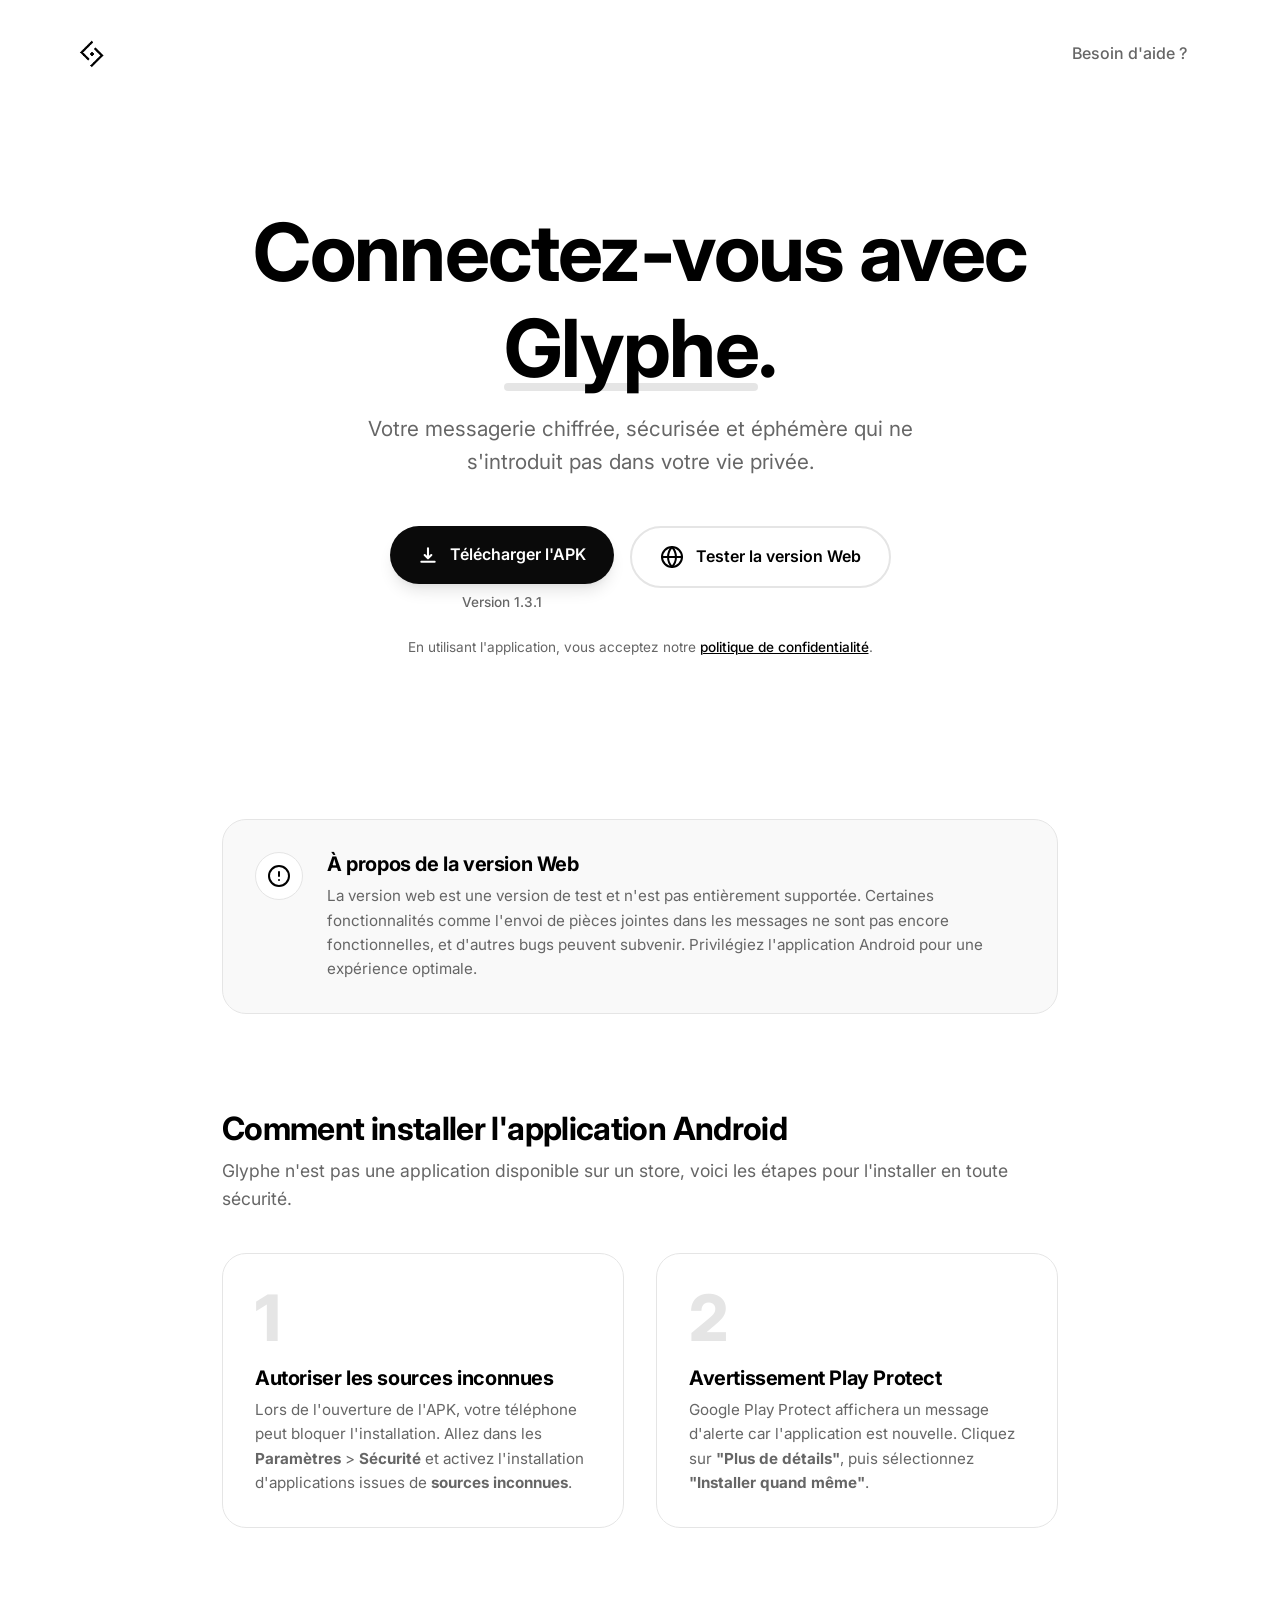
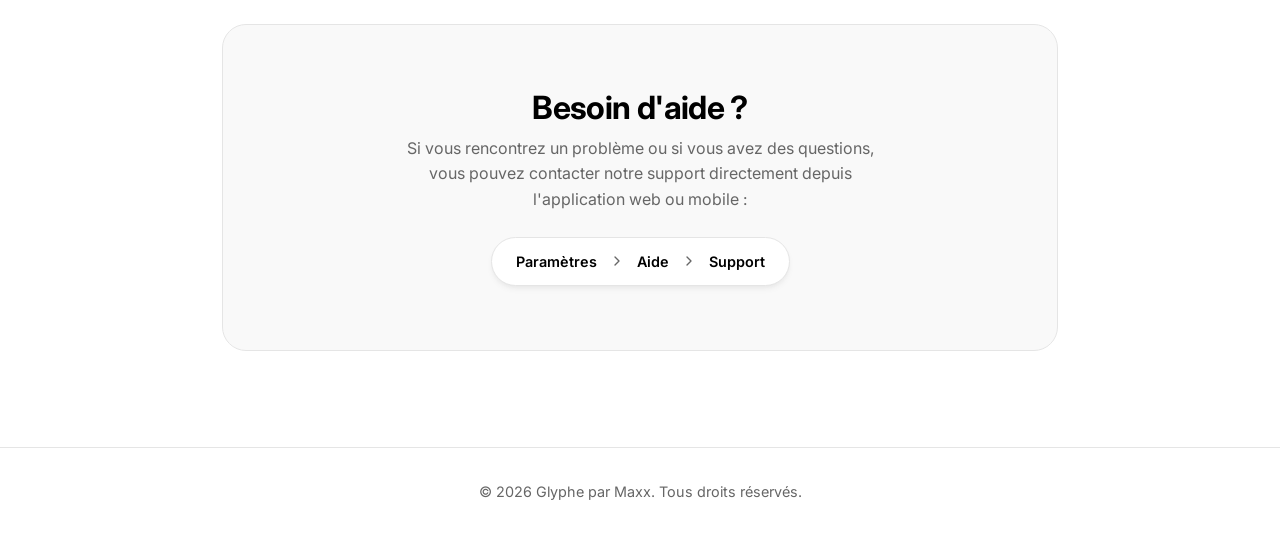
==== index.html @ c6af5021 "update label version" ====
<!DOCTYPE html>
<html lang="fr">
<head>
    <meta charset="UTF-8">
    <meta name="viewport" content="width=device-width, initial-scale=1.0">
    <title>Glyphe - Page d'accueil</title>
    
    <!-- Google Fonts: Inter -->
    <link rel="preconnect" href="https://fonts.googleapis.com">
    <link rel="preconnect" href="https://fonts.gstatic.com" crossorigin>
    <link href="https://fonts.googleapis.com/css2?family=Inter:wght@400;500;600;700;800&display=swap" rel="stylesheet">
    
    <link rel="stylesheet" href="style.css">
</head>
<body>

    <nav class="navbar">
        <div class="logo">
            <a href="index.html">
                <img src="assets/glyphe-black-splash.png" alt="Glyphe Logo" class="logo-img">
            </a>
        </div>
        <a href="#support" class="nav-link">Besoin d'aide ?</a>
    </nav>

    <main class="container">
        
        <!-- Hero Section -->
        <section class="hero fade-in">
            <h1 class="hero-title">Connectez-vous avec <span class="highlight">Glyphe</span>.</h1>
            <p class="hero-subtitle">Votre messagerie chiffrée, sécurisée et éphémère qui ne s'introduit pas dans votre vie privée.</p>
            
            <div class="button-group">
                <div class="download-wrapper">
                    <a href="glyphe.apk" download="glyphe.apk" id="download-btn" class="btn btn-primary">
                        <svg viewBox="0 0 24 24" width="20" height="20" stroke="currentColor" stroke-width="2.5" fill="none" stroke-linecap="round" stroke-linejoin="round" class="icon">
                            <path d="M12 4v12m0 0l-4-4m4 4l4-4"/><line x1="4" y1="20" x2="20" y2="20"/>
                        </svg>
                        Télécharger l'APK
                    </a>
                    <span class="version-label">Version 1.3.1</span>
                </div>
                
                <a href="https://maxx-bl.github.io/Asiimov/" target="_blank" class="btn btn-secondary">
                    <svg viewBox="0 0 24 24" width="24" height="24" stroke="currentColor" stroke-width="2" fill="none" stroke-linecap="round" stroke-linejoin="round" class="icon"><circle cx="12" cy="12" r="10"></circle><line x1="2" y1="12" x2="22" y2="12"></line><path d="M12 2a15.3 15.3 0 0 1 4 10 15.3 15.3 0 0 1-4 10 15.3 15.3 0 0 1-4-10 15.3 15.3 0 0 1 4-10z"></path></svg>
                    Tester la version Web
                </a>
            </div>
            
            <p class="privacy-notice">
                En utilisant l'application, vous acceptez notre <a href="privacy.html" class="privacy-link">politique de confidentialité</a>.
            </p>
        </section>

        <!-- Web Version Warning -->
        <section class="info-card warning slide-up">
            <div class="card-icon">
                <svg viewBox="0 0 24 24" width="24" height="24" stroke="currentColor" stroke-width="2" fill="none" stroke-linecap="round" stroke-linejoin="round"><circle cx="12" cy="12" r="10"></circle><line x1="12" y1="8" x2="12" y2="12"></line><line x1="12" y1="16" x2="12.01" y2="16"></line></svg>
            </div>
            <div class="card-content">
                <h3>À propos de la version Web</h3>
                <p>La version web est une version de test et n'est pas entièrement supportée. Certaines fonctionnalités comme l'envoi de pièces jointes dans les messages ne sont pas encore fonctionnelles, et d'autres bugs peuvent subvenir. Privilégiez l'application Android pour une expérience optimale.</p>
            </div>
        </section>

        <!-- Installation Guide -->
        <section id="installation-guide" class="installation-guide slide-up">
            <h2 class="section-title">Comment installer l'application Android</h2>
            <p class="section-desc">Glyphe n'est pas une application disponible sur un store, voici les étapes pour l'installer en toute sécurité.</p>
            
            <div class="steps-grid">
                <div class="step-card">
                    <div class="step-number">1</div>
                    <div class="step-info">
                        <h4>Autoriser les sources inconnues</h4>
                        <p>Lors de l'ouverture de l'APK, votre téléphone peut bloquer l'installation. Allez dans les <strong>Paramètres</strong> > <strong>Sécurité</strong> et activez l'installation d'applications issues de <strong>sources inconnues</strong>.</p>
                    </div>
                </div>
                
                <div class="step-card">
                    <div class="step-number">2</div>
                    <div class="step-info">
                        <h4>Avertissement Play Protect</h4>
                        <p>Google Play Protect affichera un message d'alerte car l'application est nouvelle. Cliquez sur <strong>"Plus de détails"</strong>, puis sélectionnez <strong>"Installer quand même"</strong>.</p>
                    </div>
                </div>
            </div>
        </section>

        <!-- Support Section -->
        <section id="support" class="support slide-up">
            <h2 class="section-title">Besoin d'aide ?</h2>
            <div class="support-content">
                <p>Si vous rencontrez un problème ou si vous avez des questions, vous pouvez contacter notre support directement depuis l'application web ou mobile :</p>
                <div class="path-badge">
                    <span>Paramètres</span>
                    <svg viewBox="0 0 24 24" width="16" height="16" stroke="currentColor" stroke-width="2" fill="none" stroke-linecap="round" stroke-linejoin="round"><polyline points="9 18 15 12 9 6"></polyline></svg>
                    <span>Aide</span>
                    <svg viewBox="0 0 24 24" width="16" height="16" stroke="currentColor" stroke-width="2" fill="none" stroke-linecap="round" stroke-linejoin="round"><polyline points="9 18 15 12 9 6"></polyline></svg>
                    <span>Support</span>
                </div>
            </div>
        </section>

    </main>

    <footer>
        <p>&copy; 2026 Glyphe par Maxx. Tous droits réservés. </p>
    </footer>

    <script src="script.js"></script>
</body>
</html>
---- style.css ----
:root {
    /* Colors - Pure Minimalist Black & White */
    --bg-color: #ffffff;
    --text-primary: #000000;
    --text-secondary: #666666;
    --accent-bg: #0a0a0a;
    --accent-text: #ffffff;
    --border-color: #e5e5e5;
    --card-bg: #f9f9f9;
    --hover-bg: #1a1a1a;
    
    /* Typography */
    --font-family: 'Inter', sans-serif;
    
    /* Layout */
    --radius-sm: 8px;
    --radius-md: 16px;
    --radius-lg: 24px;
    --radius-pill: 9999px;
    
    /* Shadows */
    --shadow-sm: 0 4px 6px -1px rgba(0, 0, 0, 0.05), 0 2px 4px -1px rgba(0, 0, 0, 0.03);
    --shadow-md: 0 10px 15px -3px rgba(0, 0, 0, 0.1), 0 4px 6px -2px rgba(0, 0, 0, 0.05);
    --shadow-lg: 0 20px 25px -5px rgba(0, 0, 0, 0.1), 0 10px 10px -5px rgba(0, 0, 0, 0.04);
}



* {
    margin: 0;
    padding: 0;
    box-sizing: border-box;
}

body {
    font-family: var(--font-family);
    background-color: var(--bg-color);
    color: var(--text-primary);
    line-height: 1.6;
    -webkit-font-smoothing: antialiased;
    overflow-x: hidden;
}

/* Scrollbar minimalist */
::-webkit-scrollbar {
    width: 8px;
}
::-webkit-scrollbar-track {
    background: var(--bg-color);
}
::-webkit-scrollbar-thumb {
    background: var(--border-color);
    border-radius: var(--radius-pill);
}

/* Typography Utilities */
h1, h2, h3, h4 {
    font-weight: 700;
    letter-spacing: -0.02em;
    line-height: 1.2;
}

a {
    color: inherit;
    text-decoration: none;
}

/* Container */
.container {
    max-width: 900px;
    margin: 0 auto;
    padding: 0 2rem;
}

/* Navbar */
.navbar {
    display: flex;
    justify-content: space-between;
    align-items: center;
    padding: 2rem;
    max-width: 1200px;
    margin: 0 auto;
}

.logo {
    display: flex;
    align-items: center;
}

.logo-img {
    height: 40px;
    width: auto;
    display: block;
}

.nav-link {
    font-weight: 500;
    color: var(--text-secondary);
    padding: 0.5rem 1.25rem;
    border: 1px solid transparent;
    border-radius: var(--radius-pill);
    transition: all 0.3s ease;
}

.nav-link:hover {
    color: var(--text-primary);
    border-color: var(--border-color);
    background-color: var(--card-bg);
}

/* Hero Section */
.hero {
    padding: 6rem 0 4rem;
    text-align: center;
    display: flex;
    flex-direction: column;
    align-items: center;
}

.hero-title {
    font-size: clamp(3rem, 8vw, 5rem);
    margin-bottom: 1rem;
}

.highlight {
    position: relative;
    display: inline-block;
}

.highlight::after {
    content: '';
    position: absolute;
    bottom: 5px;
    left: 0;
    width: 100%;
    height: 8px;
    background-color: var(--text-primary);
    opacity: 0.1;
    border-radius: 4px;
    z-index: -1;
}

.hero-subtitle {
    font-size: clamp(1.1rem, 3vw, 1.3rem);
    color: var(--text-secondary);
    max-width: 600px;
    margin-bottom: 3rem;
}

/* Buttons */
.button-group {
    display: flex;
    gap: 1rem;
    flex-wrap: wrap;
    justify-content: center;
    align-items: flex-start;
}

.download-wrapper {
    display: flex;
    flex-direction: column;
    align-items: center;
    gap: 0.5rem;
}

.version-label {
    font-size: 0.85rem;
    color: var(--text-secondary);
    font-weight: 500;
}

.privacy-notice {
    margin-top: 1.5rem;
    font-size: 0.85rem;
    color: var(--text-secondary);
}

.privacy-link {
    color: var(--text-primary);
    text-decoration: underline;
    font-weight: 500;
    transition: color 0.3s ease;
}

.privacy-link:hover {
    color: var(--text-secondary);
    text-decoration: none;
}

.btn {
    display: inline-flex;
    align-items: center;
    justify-content: center;
    gap: 0.75rem;
    padding: 1rem 1.75rem;
    border-radius: var(--radius-pill);
    font-weight: 600;
    font-size: 1rem;
    transition: all 0.3s cubic-bezier(0.25, 0.8, 0.25, 1);
    cursor: pointer;
    border: none;
    outline: none;
}

.btn-primary {
    background-color: var(--accent-bg);
    color: var(--accent-text);
    box-shadow: var(--shadow-md);
}

.btn-primary:hover {
    transform: translateY(-3px) scale(1.02);
    box-shadow: var(--shadow-lg);
    background-color: var(--hover-bg);
}

.btn-primary:active {
    transform: translateY(0) scale(0.98);
}

.btn-secondary {
    background-color: transparent;
    color: var(--text-primary);
    border: 2px solid var(--border-color);
}

.btn-secondary:hover {
    border-color: var(--text-primary);
    transform: translateY(-3px);
}

.icon {
    flex-shrink: 0;
}

/* Shared Section Styles */
section {
    margin-bottom: 6rem;
}

.section-title {
    font-size: 2rem;
    margin-bottom: 0.5rem;
}

.section-desc {
    color: var(--text-secondary);
    margin-bottom: 2.5rem;
    font-size: 1.1rem;
}

/* Cards */
.info-card {
    background-color: var(--card-bg);
    border-radius: var(--radius-lg);
    padding: 2rem;
    display: flex;
    gap: 1.5rem;
    align-items: flex-start;
    border: 1px solid var(--border-color);
    transition: transform 0.3s ease, box-shadow 0.3s ease;
}

.info-card:hover {
    transform: translateY(-5px);
    box-shadow: var(--shadow-sm);
}

.card-icon {
    background-color: var(--bg-color);
    width: 48px;
    height: 48px;
    border-radius: var(--radius-pill);
    display: flex;
    align-items: center;
    justify-content: center;
    flex-shrink: 0;
    border: 1px solid var(--border-color);
}

.card-content h3 {
    margin-bottom: 0.5rem;
    font-size: 1.25rem;
}

.card-content p {
    color: var(--text-secondary);
    font-size: 0.95rem;
}

/* Steps Grid */
.steps-grid {
    display: grid;
    grid-template-columns: repeat(auto-fit, minmax(300px, 1fr));
    gap: 2rem;
}

.step-card {
    background-color: var(--bg-color);
    border: 1px solid var(--border-color);
    border-radius: var(--radius-lg);
    padding: 2rem;
    position: relative;
    transition: all 0.3s ease;
    overflow: hidden;
}

.step-card:hover {
    border-color: var(--text-primary);
    box-shadow: var(--shadow-md);
    transform: translateY(-5px);
}

.step-number {
    font-size: 4rem;
    font-weight: 800;
    color: var(--border-color);
    line-height: 1;
    margin-bottom: 1rem;
    transition: color 0.3s ease;
}

.step-card:hover .step-number {
    color: var(--text-primary);
}

.step-info h4 {
    font-size: 1.25rem;
    margin-bottom: 0.5rem;
}

.step-info p {
    color: var(--text-secondary);
    font-size: 0.95rem;
}

/* Support Badge */
.support {
    text-align: center;
    background-color: var(--card-bg);
    padding: 4rem 2rem;
    border-radius: var(--radius-lg);
    border: 1px solid var(--border-color);
}

.support-content {
    display: flex;
    flex-direction: column;
    align-items: center;
    gap: 1.5rem;
}

.support-content p {
    color: var(--text-secondary);
    max-width: 500px;
    margin: 0 auto;
}

.path-badge {
    display: inline-flex;
    align-items: center;
    gap: 0.75rem;
    background-color: var(--bg-color);
    padding: 0.75rem 1.5rem;
    border-radius: var(--radius-pill);
    border: 1px solid var(--border-color);
    font-weight: 600;
    font-size: 0.9rem;
    box-shadow: var(--shadow-sm);
}

.path-badge span {
    color: var(--text-primary);
}

.path-badge svg {
    color: var(--text-secondary);
}

/* Footer */
footer {
    text-align: center;
    padding: 2rem;
    color: var(--text-secondary);
    font-size: 0.9rem;
    border-top: 1px solid var(--border-color);
}

/* Animations */
.fade-in {
    opacity: 0;
    animation: fadeIn 1s cubic-bezier(0.25, 0.8, 0.25, 1) forwards;
}

.slide-up {
    opacity: 0;
    transform: translateY(30px);
    animation: slideUp 0.8s cubic-bezier(0.25, 0.8, 0.25, 1) forwards;
}

/* Stagger animations */
.hero { animation-delay: 0.1s; }
.warning { animation-delay: 0.3s; }
.installation-guide { animation-delay: 0.5s; }
.support { animation-delay: 0.7s; }

@keyframes fadeIn {
    to { opacity: 1; }
}

@keyframes slideUp {
    to {
        opacity: 1;
        transform: translateY(0);
    }
}

/* Responsive */
@media (max-width: 600px) {
    .button-group {
        flex-direction: column;
        width: 100%;
        align-items: stretch;
    }
    
    .download-wrapper {
        width: 100%;
        align-items: stretch;
    }
    
    .version-label {
        text-align: center;
    }
    
    .btn {
        width: 100%;
        display: flex;
    }
    
    .info-card {
        flex-direction: column;
        align-items: center;
        text-align: center;
    }
    
    .path-badge {
        flex-direction: column;
        gap: 0.5rem;
        padding: 1rem;
        border-radius: var(--radius-md);
    }
    
    .path-badge svg {
        transform: rotate(90deg);
    }
}
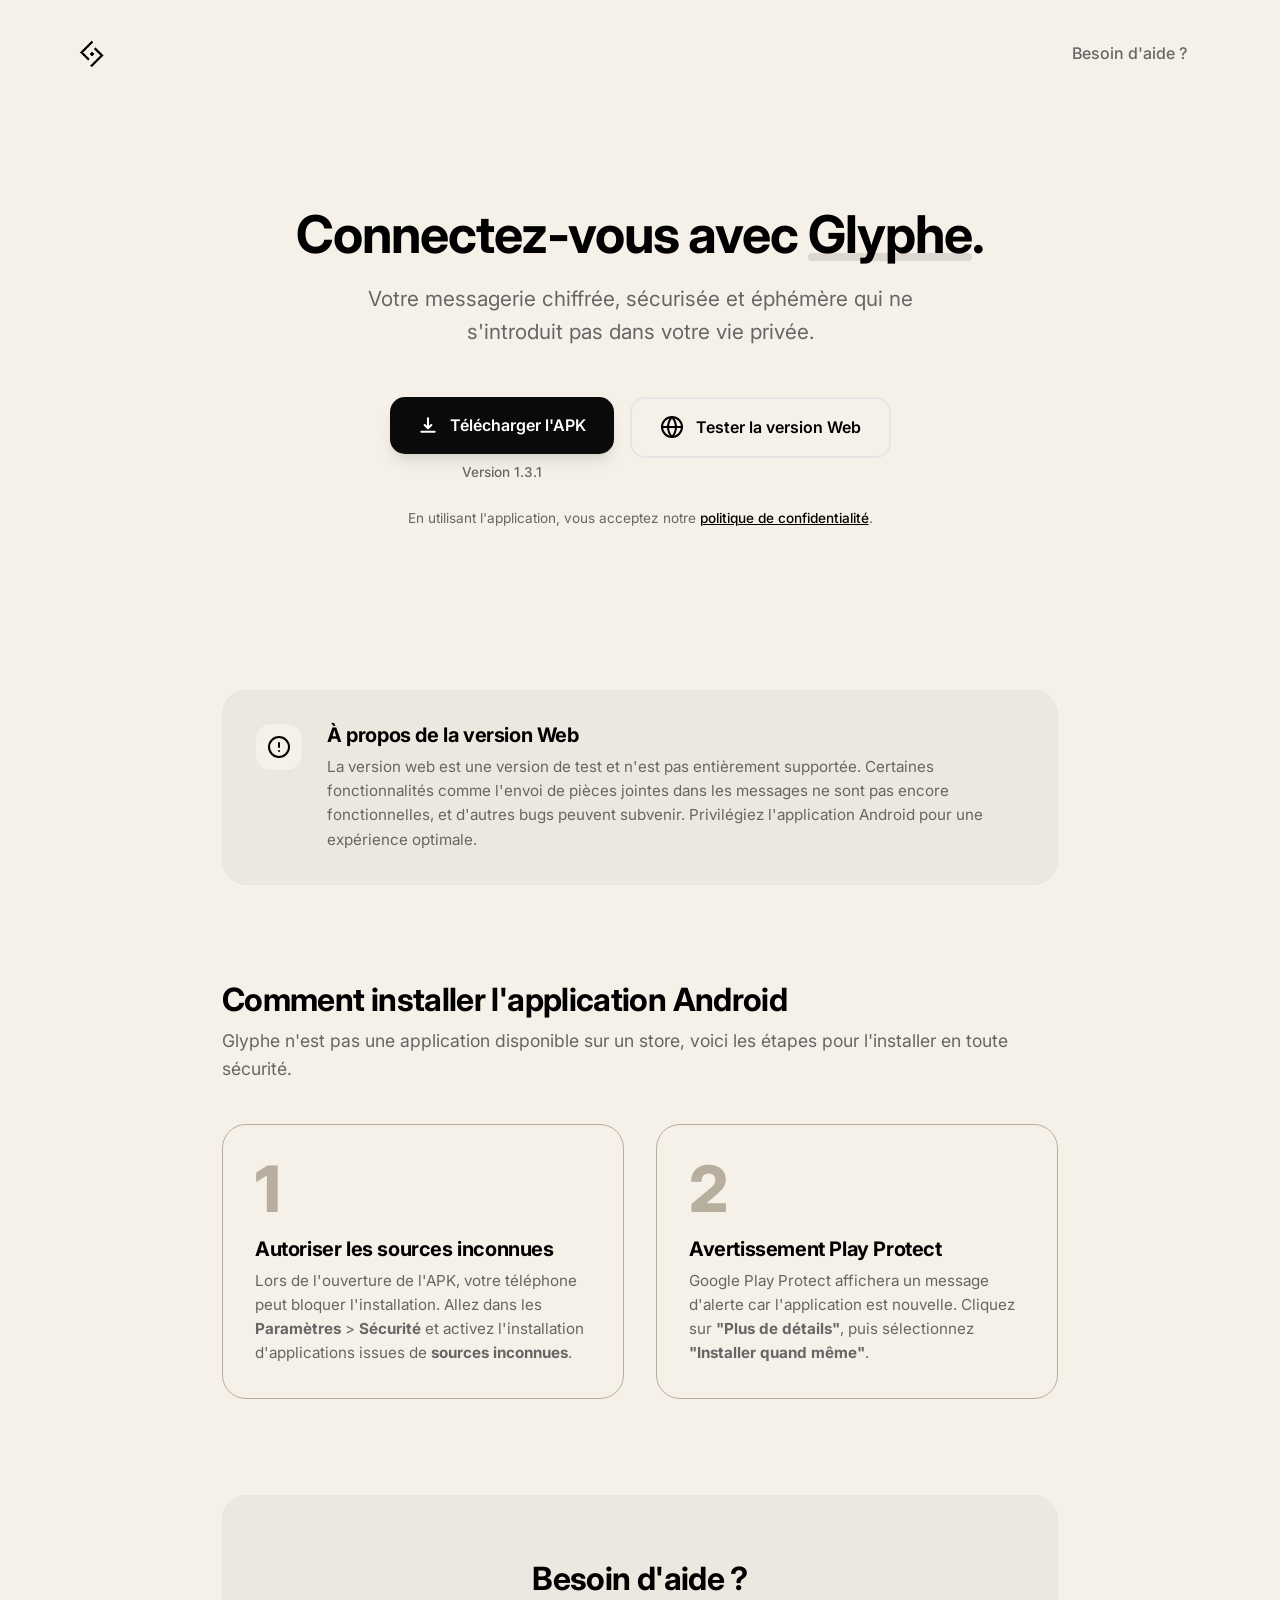
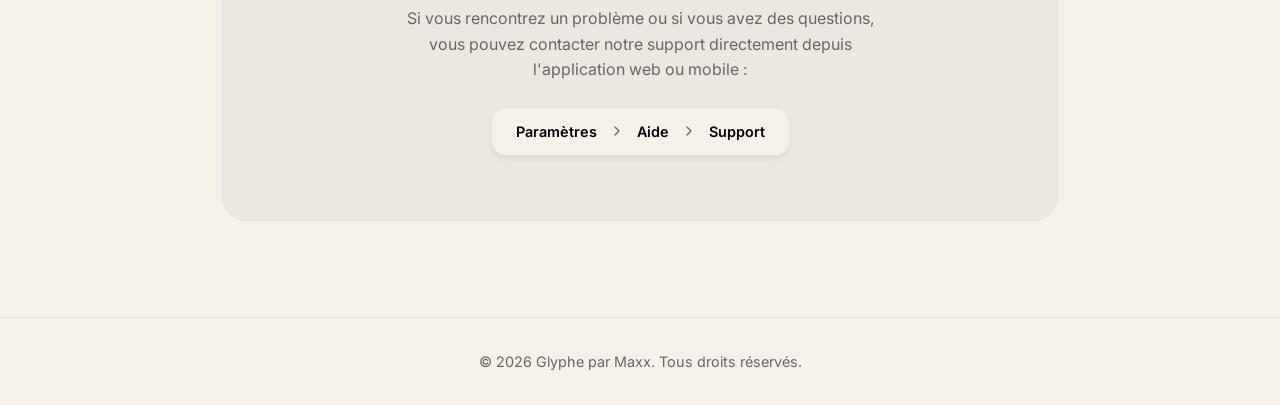
==== commit 83ebadf1: "update titles" ====
--- a/index.html
+++ b/index.html
@@ -3,7 +3,7 @@
 <head>
     <meta charset="UTF-8">
     <meta name="viewport" content="width=device-width, initial-scale=1.0">
-    <title>Glyphe - Page d'accueil</title>
+    <title>Glyphe - Accueil</title>
     
     <!-- Google Fonts: Inter -->
     <link rel="preconnect" href="https://fonts.googleapis.com">
@@ -41,7 +41,7 @@
                     <span class="version-label">Version 1.3.1</span>
                 </div>
                 
-                <a href="https://maxx-bl.github.io/Asiimov/" target="_blank" class="btn btn-secondary">
+                <a href="https://glyphe-app.synae.dev/" target="_blank" class="btn btn-secondary">
                     <svg viewBox="0 0 24 24" width="24" height="24" stroke="currentColor" stroke-width="2" fill="none" stroke-linecap="round" stroke-linejoin="round" class="icon"><circle cx="12" cy="12" r="10"></circle><line x1="2" y1="12" x2="22" y2="12"></line><path d="M12 2a15.3 15.3 0 0 1 4 10 15.3 15.3 0 0 1-4 10 15.3 15.3 0 0 1-4-10 15.3 15.3 0 0 1 4-10z"></path></svg>
                     Tester la version Web
                 </a>
--- a/style.css
+++ b/style.css
@@ -1,12 +1,12 @@
 :root {
     /* Colors - Pure Minimalist Black & White */
-    --bg-color: #ffffff;
+    --bg-color: #f5f0e8;
     --text-primary: #000000;
     --text-secondary: #666666;
     --accent-bg: #0a0a0a;
     --accent-text: #ffffff;
     --border-color: #e5e5e5;
-    --card-bg: #f9f9f9;
+    --card-bg: #ede8df;
     --hover-bg: #1a1a1a;
     
     /* Typography */
@@ -16,7 +16,7 @@
     --radius-sm: 8px;
     --radius-md: 16px;
     --radius-lg: 24px;
-    --radius-pill: 9999px;
+    --radius-pill: 15px;
     
     /* Shadows */
     --shadow-sm: 0 4px 6px -1px rgba(0, 0, 0, 0.05), 0 2px 4px -1px rgba(0, 0, 0, 0.03);
@@ -118,7 +118,7 @@
 }
 
 .hero-title {
-    font-size: clamp(3rem, 8vw, 5rem);
+    font-size: clamp(2rem, 5vw, 3.25rem);
     margin-bottom: 1rem;
 }
 
@@ -258,12 +258,6 @@
     gap: 1.5rem;
     align-items: flex-start;
     border: 1px solid var(--border-color);
-    transition: transform 0.3s ease, box-shadow 0.3s ease;
-}
-
-.info-card:hover {
-    transform: translateY(-5px);
-    box-shadow: var(--shadow-sm);
 }
 
 .card-icon {
@@ -297,31 +291,19 @@
 
 .step-card {
     background-color: var(--bg-color);
-    border: 1px solid var(--border-color);
+    border: 1px solid #b8ae9e;
     border-radius: var(--radius-lg);
     padding: 2rem;
     position: relative;
-    transition: all 0.3s ease;
     overflow: hidden;
-}
-
-.step-card:hover {
-    border-color: var(--text-primary);
-    box-shadow: var(--shadow-md);
-    transform: translateY(-5px);
 }
 
 .step-number {
     font-size: 4rem;
     font-weight: 800;
-    color: var(--border-color);
+    color: #b8ae9e;
     line-height: 1;
     margin-bottom: 1rem;
-    transition: color 0.3s ease;
-}
-
-.step-card:hover .step-number {
-    color: var(--text-primary);
 }
 
 .step-info h4 {
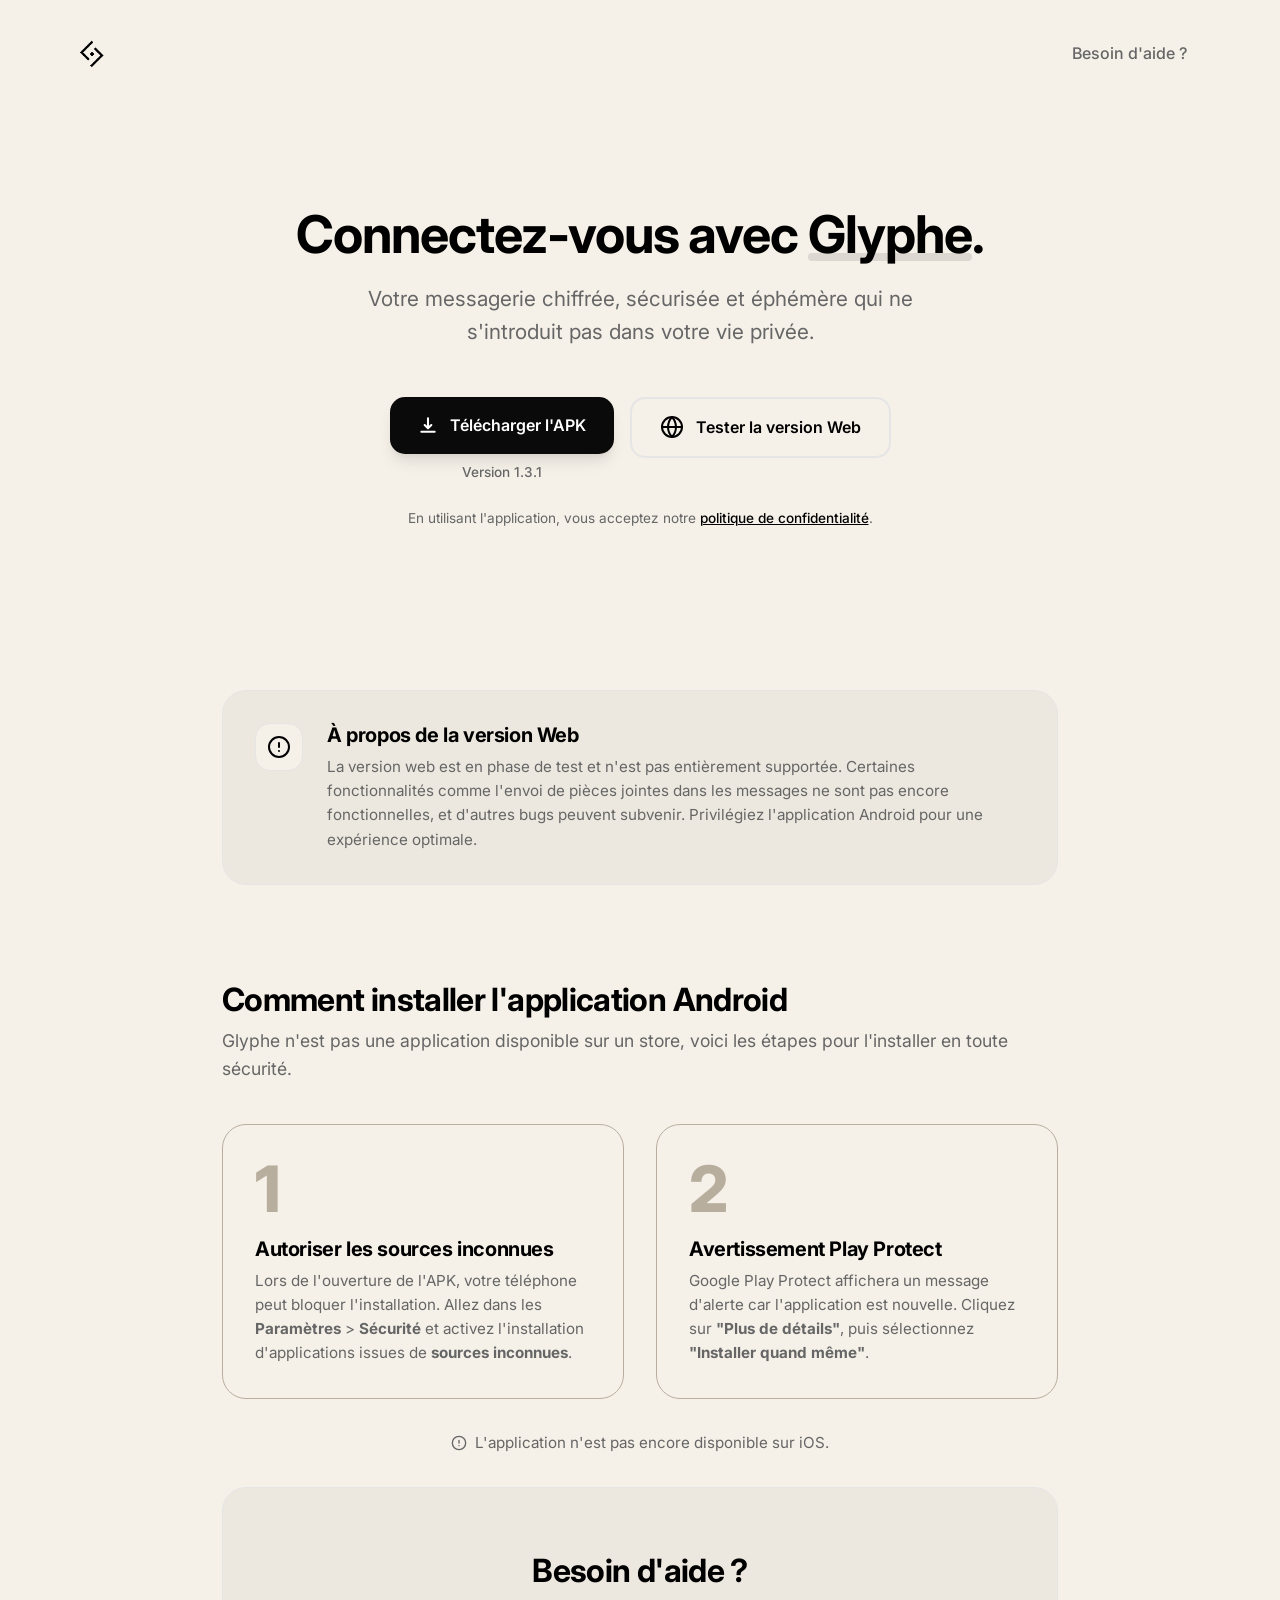
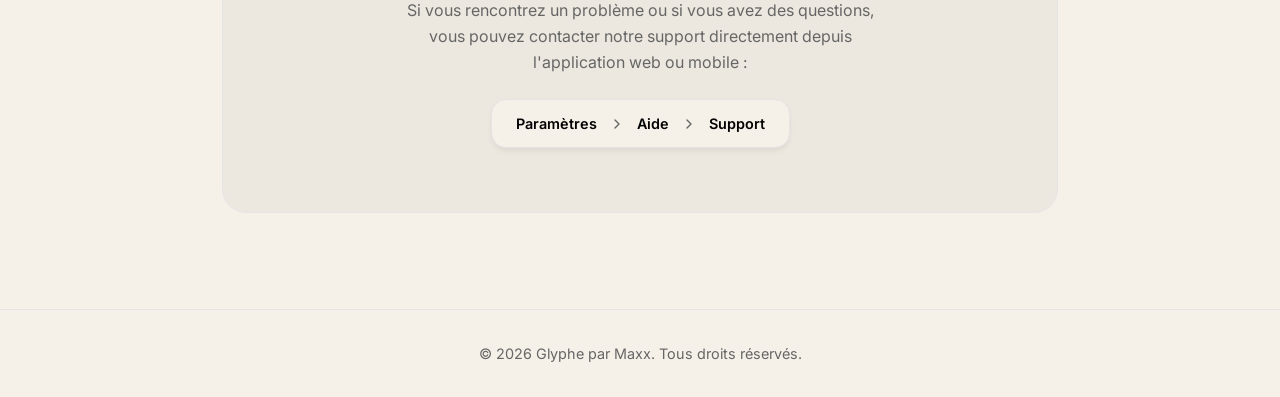
==== commit fd116908: "added label iOS" ====
--- a/index.html
+++ b/index.html
@@ -4,7 +4,8 @@
     <meta charset="UTF-8">
     <meta name="viewport" content="width=device-width, initial-scale=1.0">
     <title>Glyphe - Accueil</title>
-    
+    <link rel="icon" type="image/x-icon" href="assets/glyphe-black-splash.png">
+
     <!-- Google Fonts: Inter -->
     <link rel="preconnect" href="https://fonts.googleapis.com">
     <link rel="preconnect" href="https://fonts.gstatic.com" crossorigin>
@@ -59,7 +60,7 @@
             </div>
             <div class="card-content">
                 <h3>À propos de la version Web</h3>
-                <p>La version web est une version de test et n'est pas entièrement supportée. Certaines fonctionnalités comme l'envoi de pièces jointes dans les messages ne sont pas encore fonctionnelles, et d'autres bugs peuvent subvenir. Privilégiez l'application Android pour une expérience optimale.</p>
+                <p>La version web est en phase de test et n'est pas entièrement supportée. Certaines fonctionnalités comme l'envoi de pièces jointes dans les messages ne sont pas encore fonctionnelles, et d'autres bugs peuvent subvenir. Privilégiez l'application Android pour une expérience optimale.</p>
             </div>
         </section>
 
@@ -87,6 +88,12 @@
             </div>
         </section>
 
+        <!-- iOS Notice -->
+        <p class="ios-notice">
+            <svg viewBox="0 0 24 24" width="16" height="16" stroke="currentColor" stroke-width="2" fill="none" stroke-linecap="round" stroke-linejoin="round"><path d="M12 2a10 10 0 1 0 0 20A10 10 0 0 0 12 2z"></path><path d="M12 8v4m0 4h.01"></path></svg>
+            L'application n'est pas encore disponible sur iOS.
+        </p>
+
         <!-- Support Section -->
         <section id="support" class="support slide-up">
             <h2 class="section-title">Besoin d'aide ?</h2>
--- a/style.css
+++ b/style.css
@@ -316,6 +316,19 @@
     font-size: 0.95rem;
 }
 
+/* iOS Notice */
+.ios-notice {
+    display: flex;
+    align-items: center;
+    justify-content: center;
+    gap: 0.5rem;
+    text-align: center;
+    font-size: 0.95rem;
+    color: var(--text-secondary);
+    margin-bottom: 2rem;
+    margin-top: -4rem;
+}
+
 /* Support Badge */
 .support {
     text-align: center;
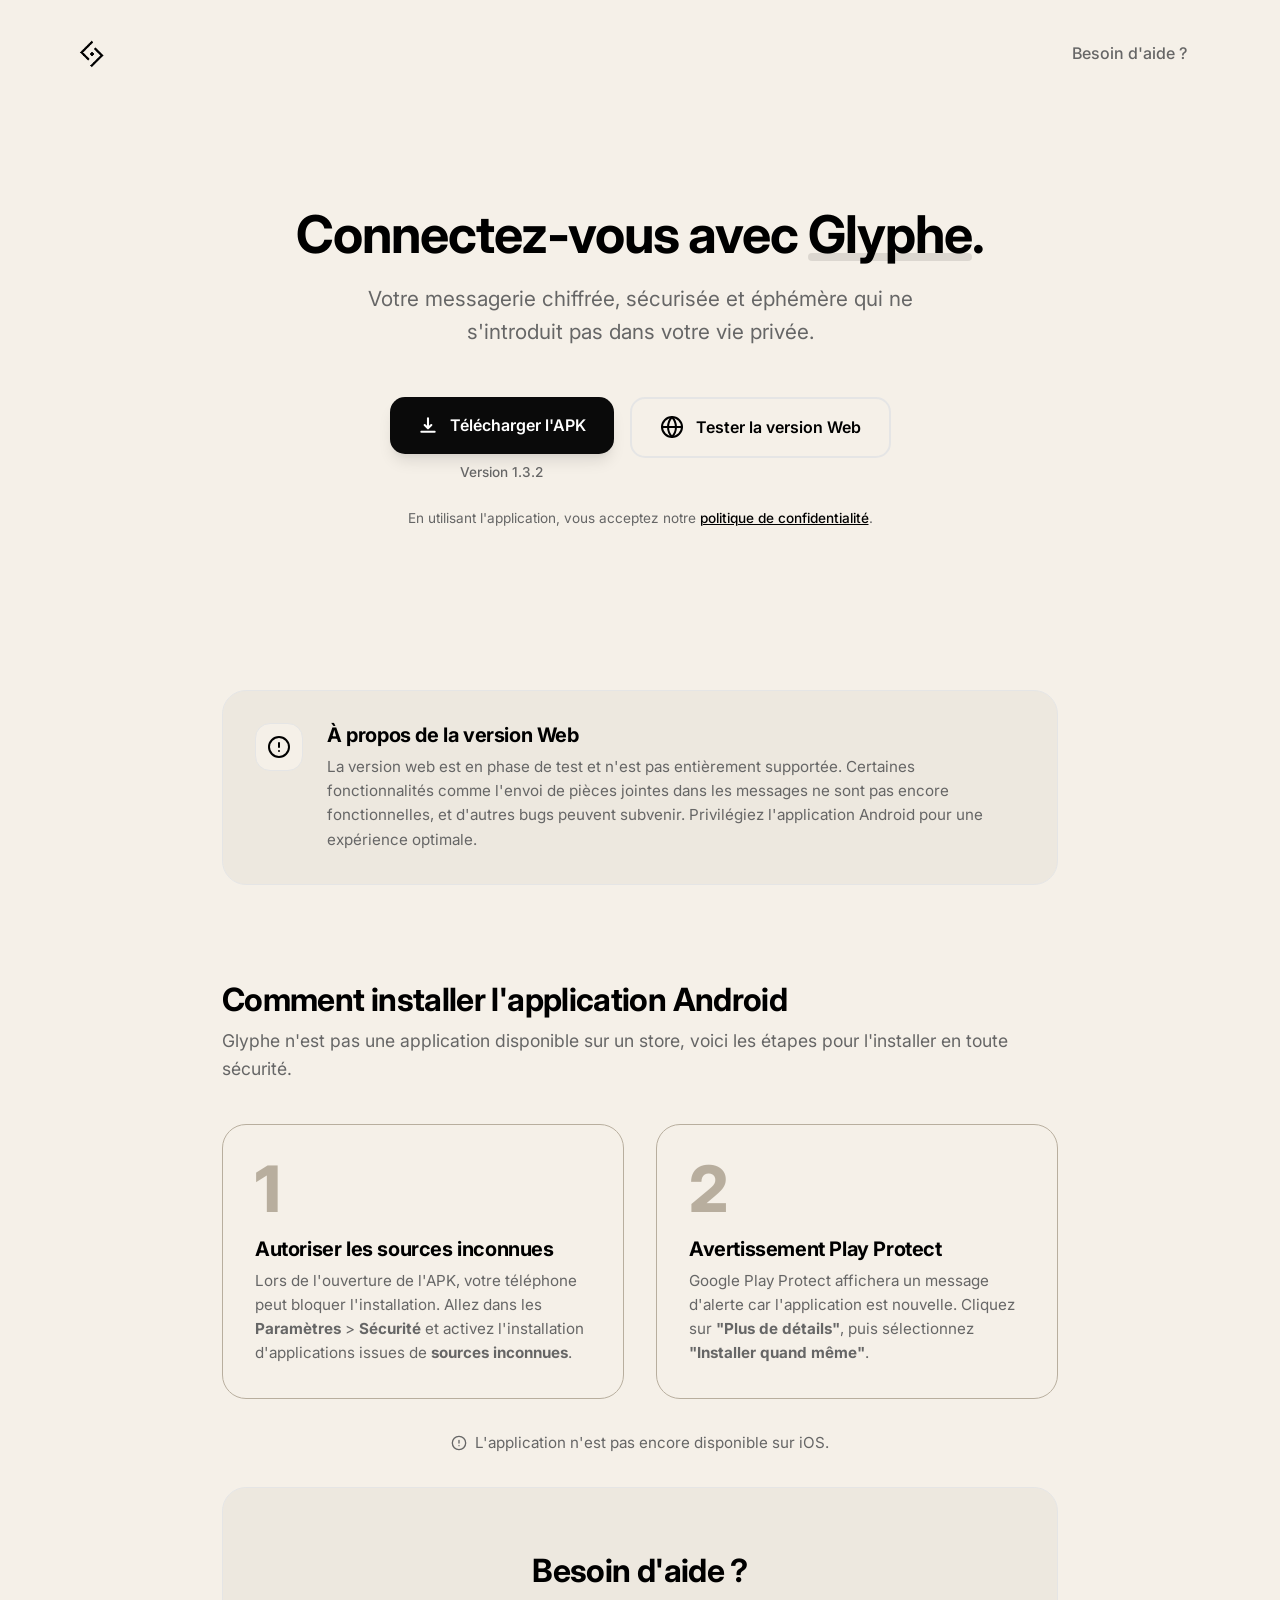
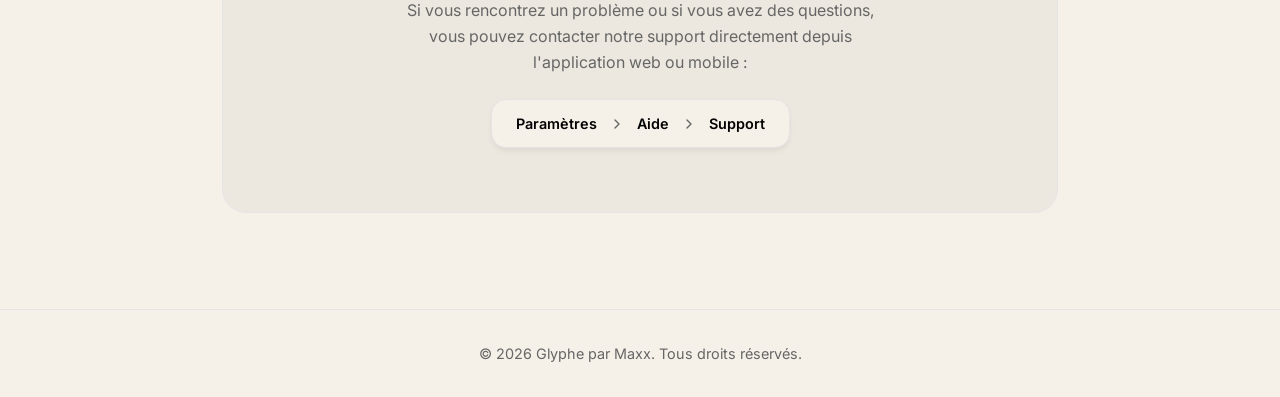
==== commit 688f77f5: "v1.3.2 fix notifs" ====
--- a/index.html
+++ b/index.html
@@ -33,13 +33,13 @@
             
             <div class="button-group">
                 <div class="download-wrapper">
-                    <a href="glyphe.apk" download="glyphe.apk" id="download-btn" class="btn btn-primary">
+                    <a href="https://github.com/Maxx-bl/Asiimov/releases/download/v1.3.2/glyphe.apk" download="glyphe.apk" id="download-btn" class="btn btn-primary">
                         <svg viewBox="0 0 24 24" width="20" height="20" stroke="currentColor" stroke-width="2.5" fill="none" stroke-linecap="round" stroke-linejoin="round" class="icon">
                             <path d="M12 4v12m0 0l-4-4m4 4l4-4"/><line x1="4" y1="20" x2="20" y2="20"/>
                         </svg>
                         Télécharger l'APK
                     </a>
-                    <span class="version-label">Version 1.3.1</span>
+                    <span class="version-label">Version 1.3.2</span>
                 </div>
                 
                 <a href="https://glyphe-app.synae.dev/" target="_blank" class="btn btn-secondary">
--- a/style.css
+++ b/style.css
@@ -196,37 +196,31 @@
     border-radius: var(--radius-pill);
     font-weight: 600;
     font-size: 1rem;
-    transition: all 0.3s cubic-bezier(0.25, 0.8, 0.25, 1);
     cursor: pointer;
-    border: none;
     outline: none;
 }
 
 .btn-primary {
     background-color: var(--accent-bg);
     color: var(--accent-text);
+    border: none;
     box-shadow: var(--shadow-md);
+    transition: opacity 0.18s ease;
 }
 
 .btn-primary:hover {
-    transform: translateY(-3px) scale(1.02);
-    box-shadow: var(--shadow-lg);
-    background-color: var(--hover-bg);
-}
-
-.btn-primary:active {
-    transform: translateY(0) scale(0.98);
+    opacity: 0.75;
 }
 
 .btn-secondary {
     background-color: transparent;
     color: var(--text-primary);
     border: 2px solid var(--border-color);
+    transition: border-color 0.18s ease;
 }
 
 .btn-secondary:hover {
-    border-color: var(--text-primary);
-    transform: translateY(-3px);
+    border-color: #000000;
 }
 
 .icon {
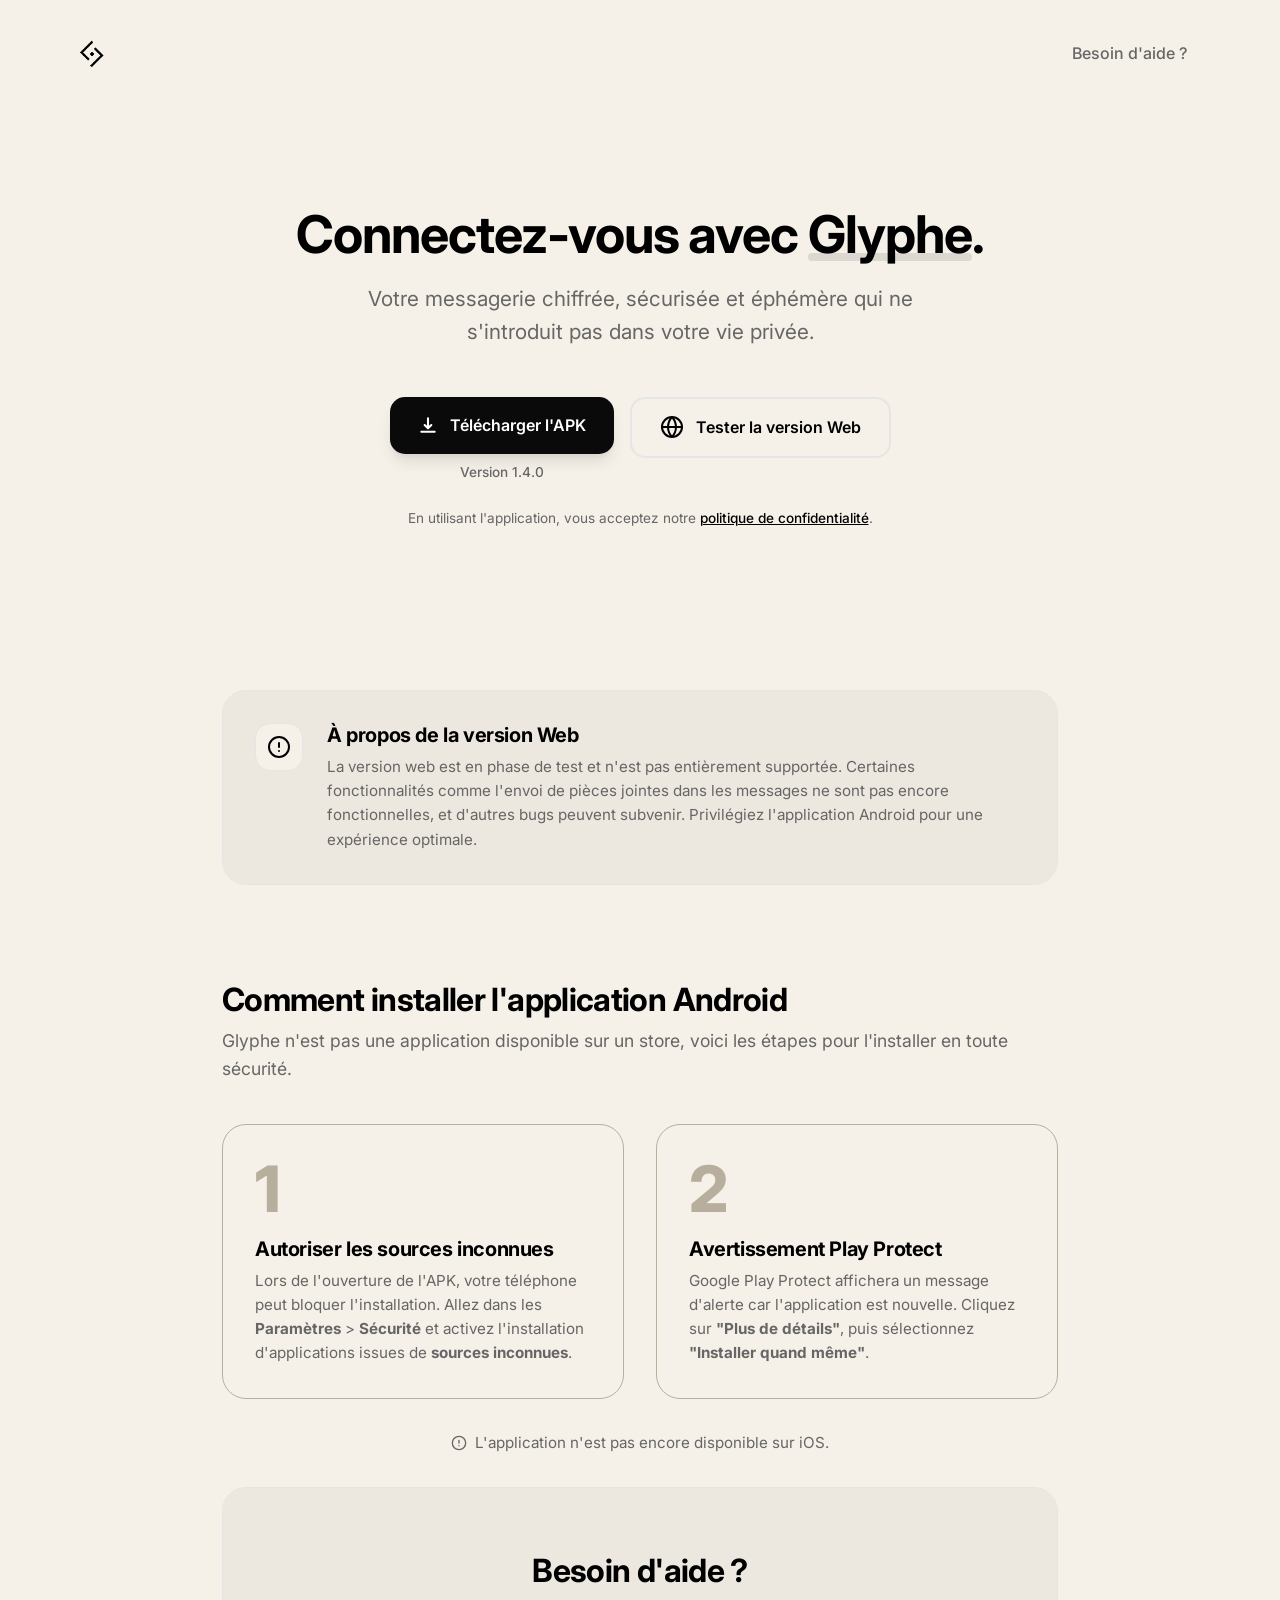
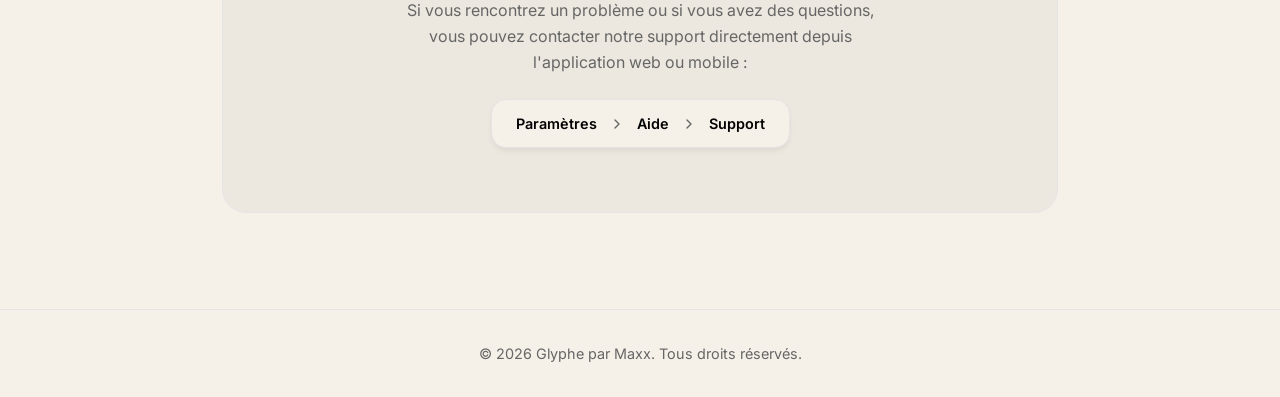
==== commit 09e55f55: "Update download link and version number to 1.4.0" ====
--- a/index.html
+++ b/index.html
@@ -33,13 +33,13 @@
             
             <div class="button-group">
                 <div class="download-wrapper">
-                    <a href="https://github.com/Maxx-bl/Asiimov/releases/download/v1.3.2/glyphe.apk" download="glyphe.apk" id="download-btn" class="btn btn-primary">
+                    <a href="https://github.com/Maxx-bl/Asiimov/releases/download/v1.4.0/glyphe.apk" download="glyphe.apk" id="download-btn" class="btn btn-primary">
                         <svg viewBox="0 0 24 24" width="20" height="20" stroke="currentColor" stroke-width="2.5" fill="none" stroke-linecap="round" stroke-linejoin="round" class="icon">
                             <path d="M12 4v12m0 0l-4-4m4 4l4-4"/><line x1="4" y1="20" x2="20" y2="20"/>
                         </svg>
                         Télécharger l'APK
                     </a>
-                    <span class="version-label">Version 1.3.2</span>
+                    <span class="version-label">Version 1.4.0</span>
                 </div>
                 
                 <a href="https://glyphe-app.synae.dev/" target="_blank" class="btn btn-secondary">
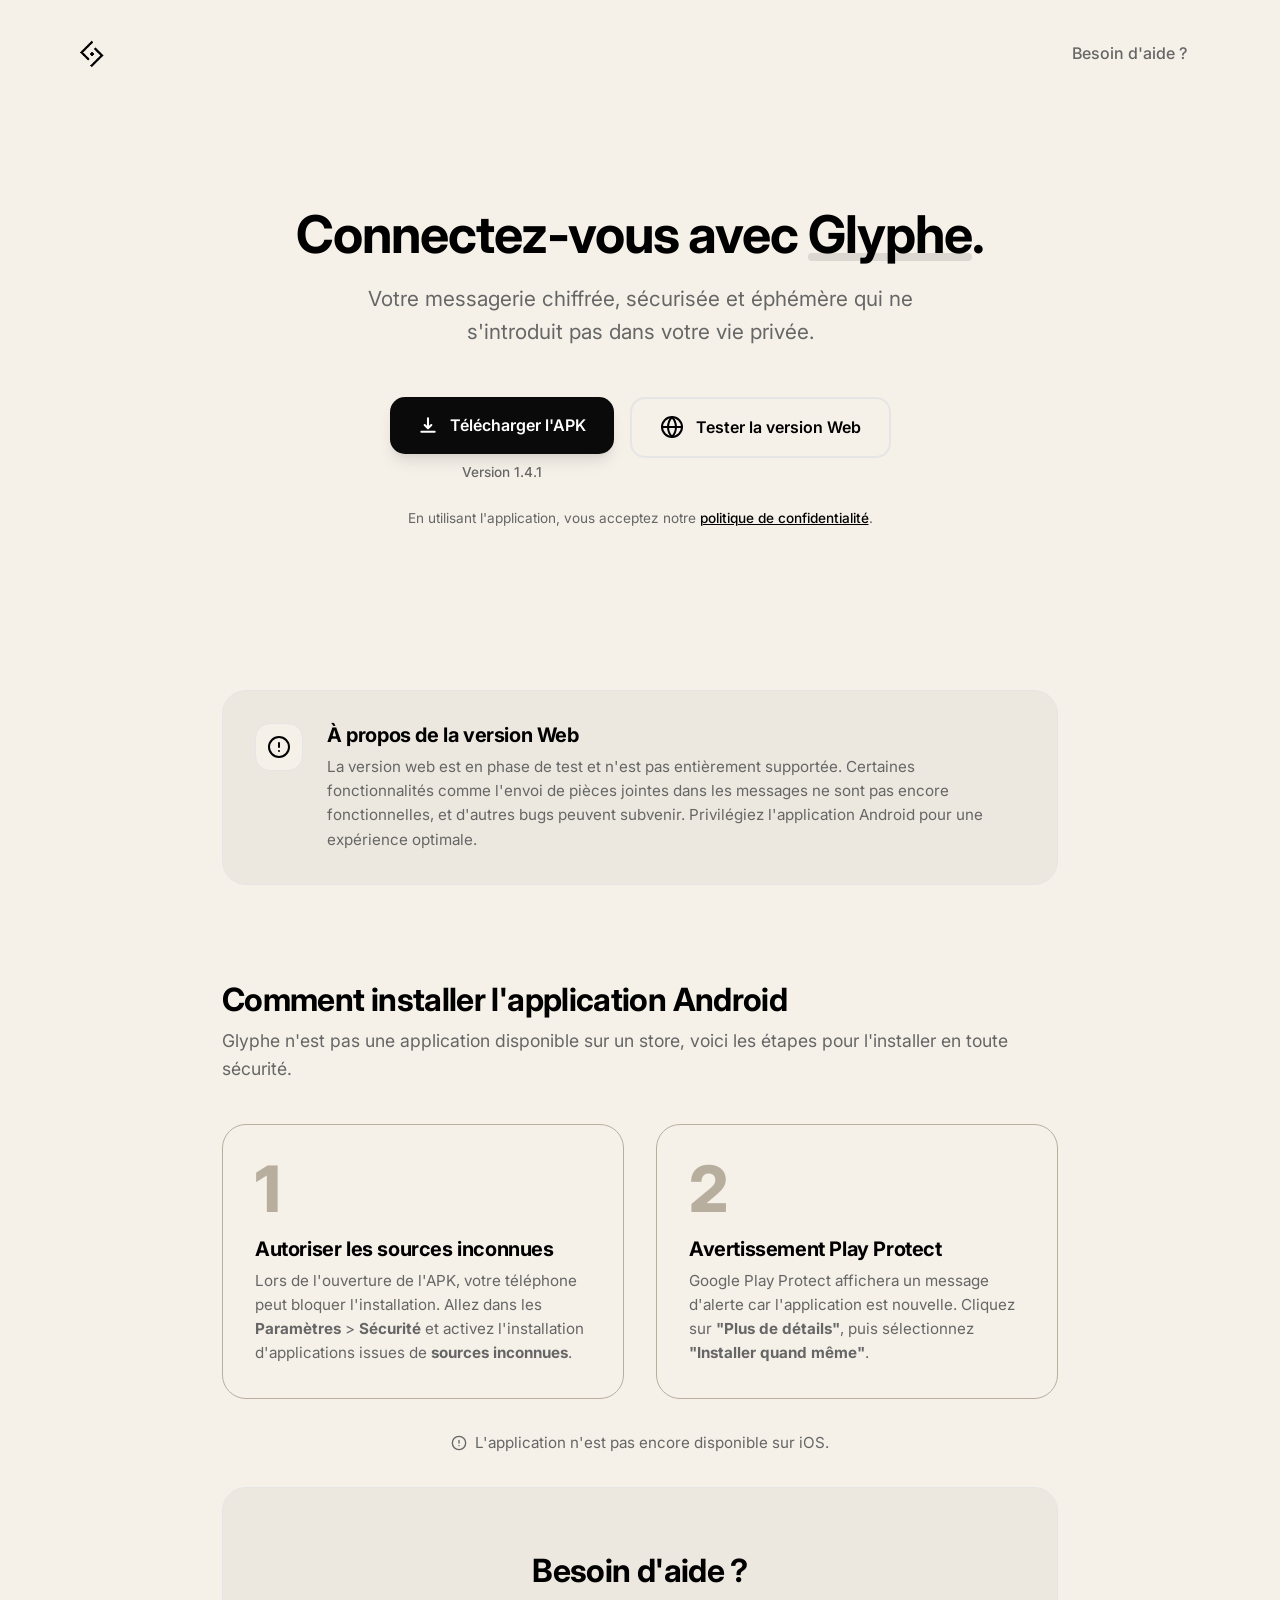
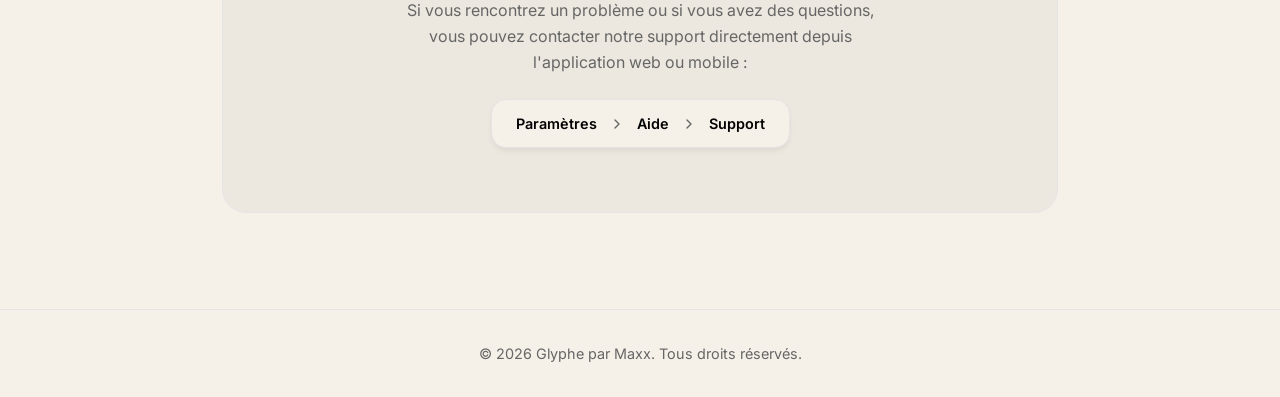
==== commit 6b32bea7: "update v1.4.1" ====
--- a/index.html
+++ b/index.html
@@ -33,13 +33,13 @@
             
             <div class="button-group">
                 <div class="download-wrapper">
-                    <a href="https://github.com/Maxx-bl/Asiimov/releases/download/v1.4.0/glyphe.apk" download="glyphe.apk" id="download-btn" class="btn btn-primary">
+                    <a href="https://github.com/Maxx-bl/Asiimov/releases/download/v1.4.1/glyphe.apk" download="glyphe.apk" id="download-btn" class="btn btn-primary">
                         <svg viewBox="0 0 24 24" width="20" height="20" stroke="currentColor" stroke-width="2.5" fill="none" stroke-linecap="round" stroke-linejoin="round" class="icon">
                             <path d="M12 4v12m0 0l-4-4m4 4l4-4"/><line x1="4" y1="20" x2="20" y2="20"/>
                         </svg>
                         Télécharger l'APK
                     </a>
-                    <span class="version-label">Version 1.4.0</span>
+                    <span class="version-label">Version 1.4.1</span>
                 </div>
                 
                 <a href="https://glyphe-app.synae.dev/" target="_blank" class="btn btn-secondary">
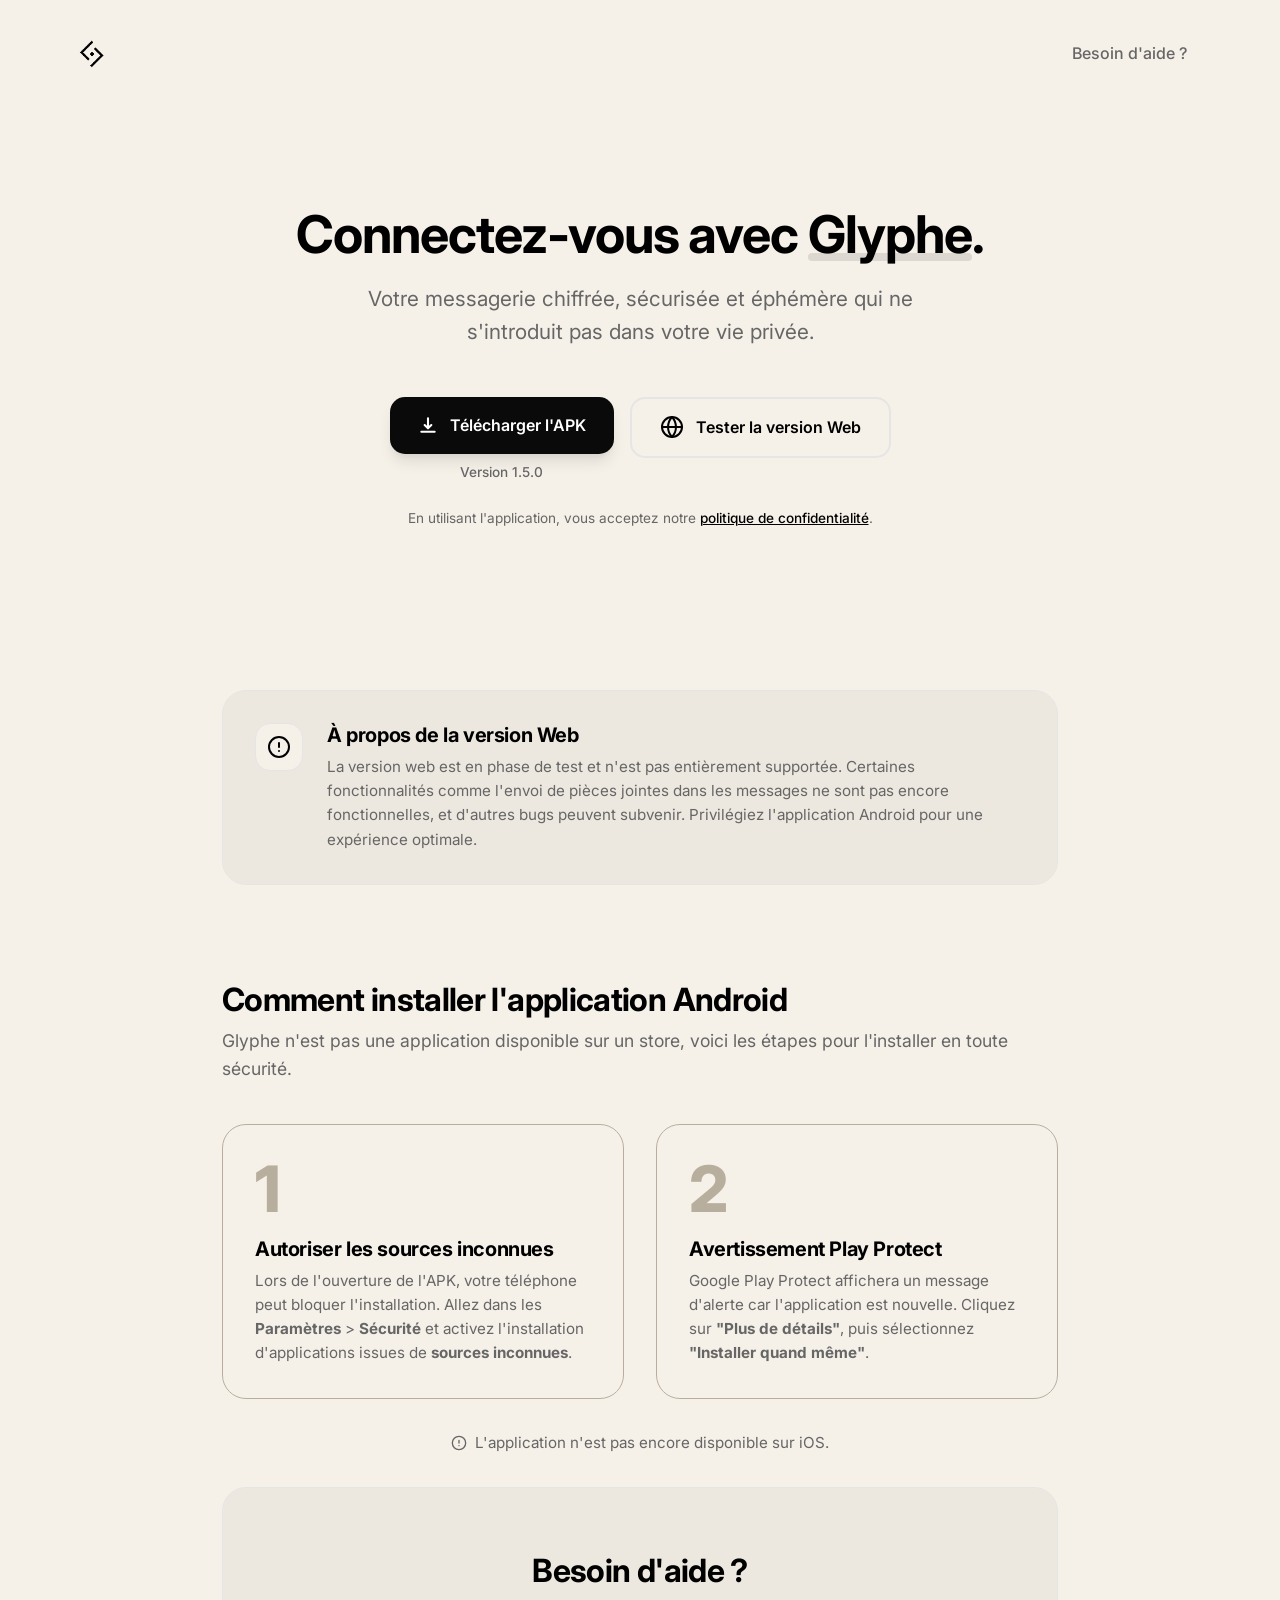
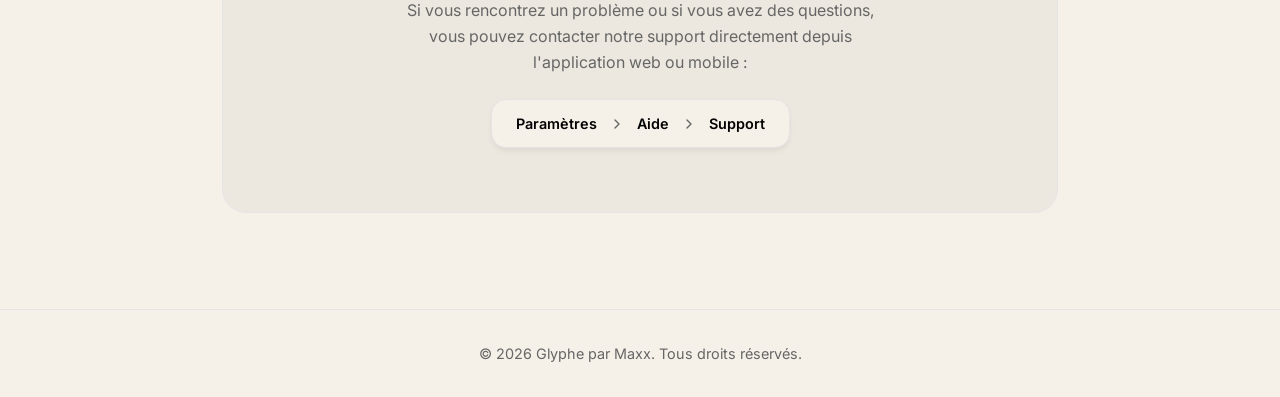
==== commit dcba1fd5: "update v1.5.0" ====
--- a/index.html
+++ b/index.html
@@ -33,13 +33,13 @@
             
             <div class="button-group">
                 <div class="download-wrapper">
-                    <a href="https://github.com/Maxx-bl/Asiimov/releases/download/v1.4.1/glyphe.apk" download="glyphe.apk" id="download-btn" class="btn btn-primary">
+                    <a href="https://github.com/Maxx-bl/Asiimov/releases/download/v1.5.0/glyphe.apk" download="glyphe.apk" id="download-btn" class="btn btn-primary">
                         <svg viewBox="0 0 24 24" width="20" height="20" stroke="currentColor" stroke-width="2.5" fill="none" stroke-linecap="round" stroke-linejoin="round" class="icon">
                             <path d="M12 4v12m0 0l-4-4m4 4l4-4"/><line x1="4" y1="20" x2="20" y2="20"/>
                         </svg>
                         Télécharger l'APK
                     </a>
-                    <span class="version-label">Version 1.4.1</span>
+                    <span class="version-label">Version 1.5.0</span>
                 </div>
                 
                 <a href="https://glyphe-app.synae.dev/" target="_blank" class="btn btn-secondary">
